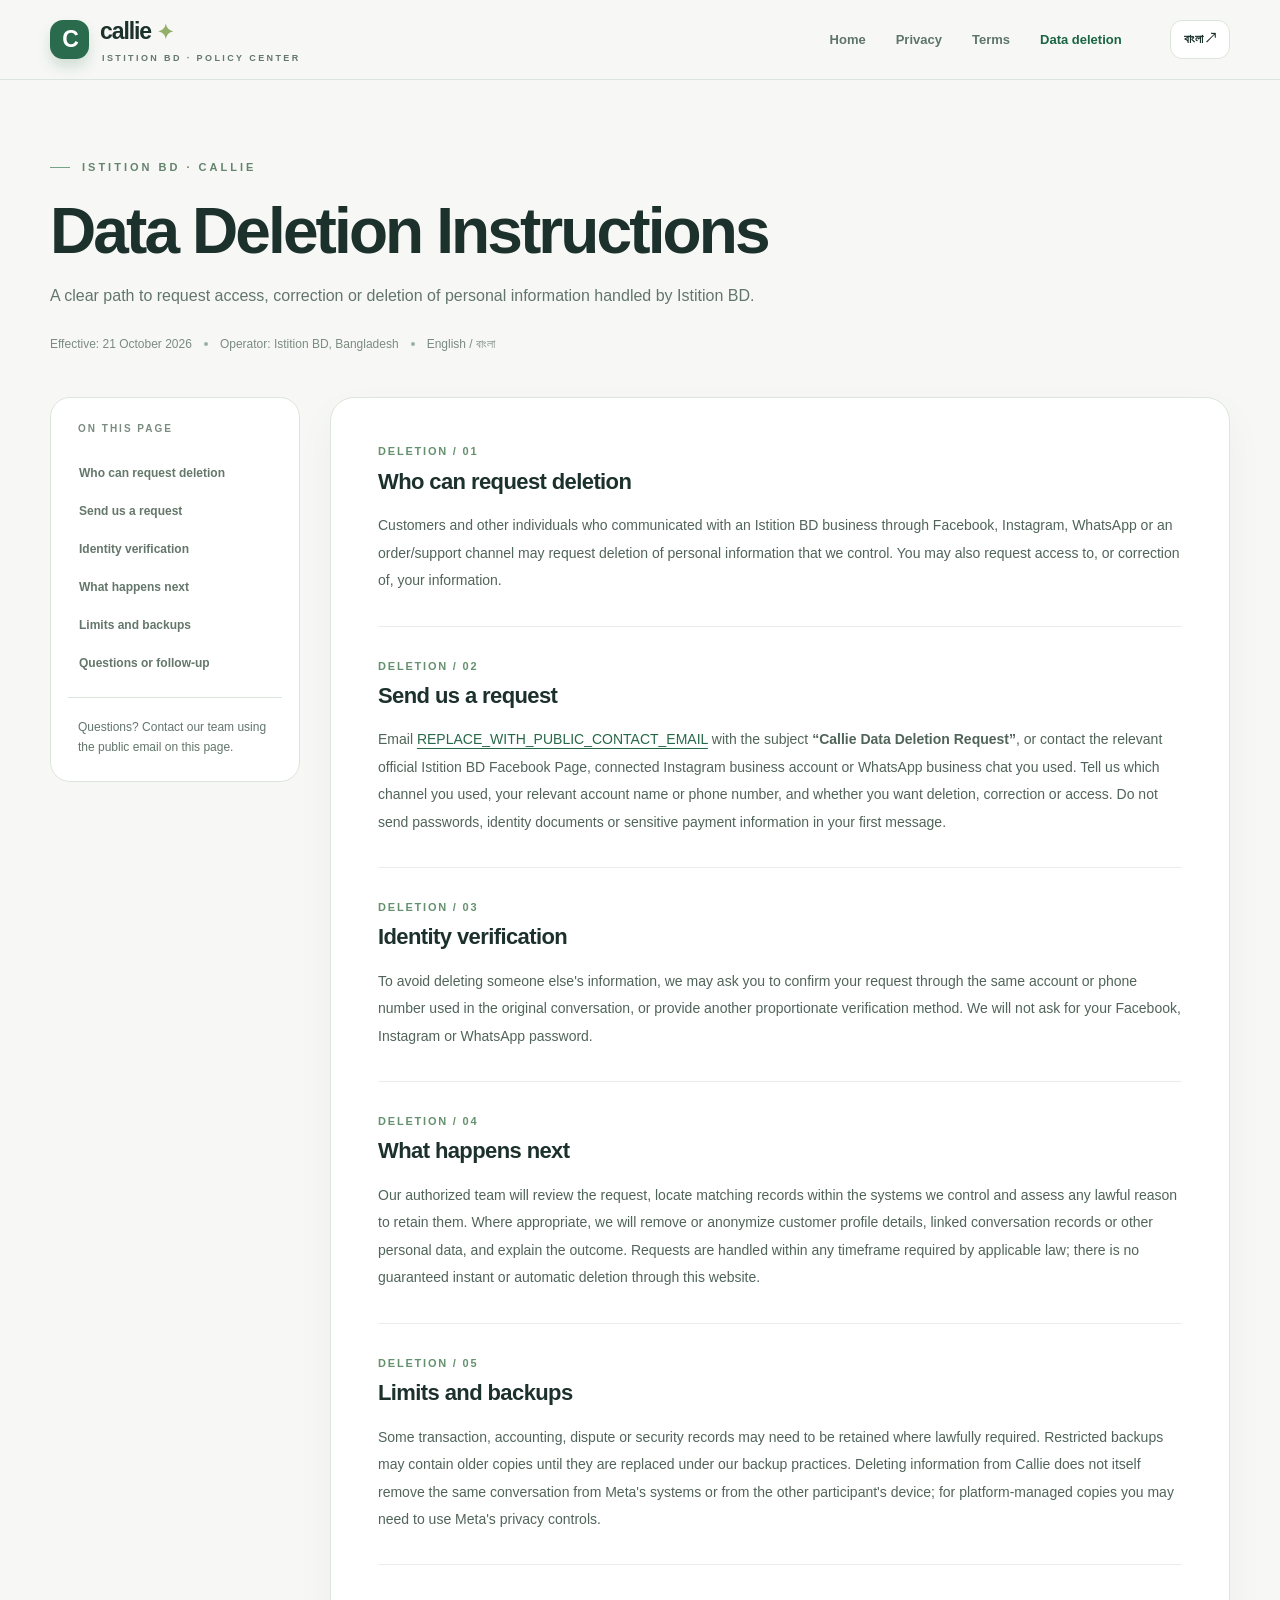
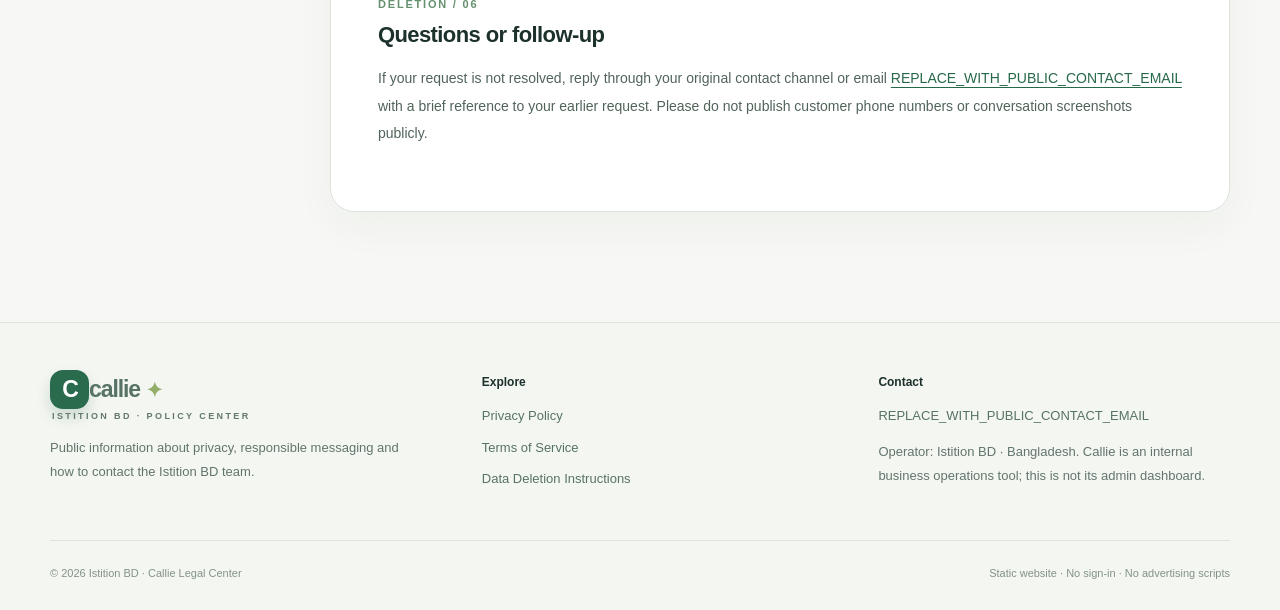
==== data-deletion/index.html @ 5e7e5abc "Publish Callie legal website" ====
<!DOCTYPE html>
<html lang="en">
<head>
<meta charset="utf-8"><meta name="viewport" content="width=device-width,initial-scale=1">
<title>Data Deletion Instructions | Callie · Istition BD</title>
<meta name="description" content="Request access, correction or deletion of information handled by Istition BD and Callie.">
<meta name="robots" content="index,follow"><meta name="color-scheme" content="light">
<link rel="icon" type="image/svg+xml" href="../assets/favicon.svg">
<link rel="stylesheet" href="../assets/styles.css">
<script defer src="../assets/site.js"></script>
</head>
<body>
<a class="skip" href="#main">Skip to main content</a>
<header class="nav-wrap"><div class="container"><nav class="nav" aria-label="Main navigation">
<a class="brand" href="../index.html" aria-label="Callie legal center home"><span class="brand-mark">C</span><span><span class="brand-text">callie <span class="brand-spark">✦</span></span><span class="brand-sub">ISTITION BD · POLICY CENTER</span></span></a>
<div class="nav-links" id="main-menu" data-mobile-links><a href="../index.html" class="" ><span data-lang-content="en" lang="en" class="">Home</span><span data-lang-content="bn" lang="bn" class="" hidden>হোম</span></a><a href="../privacy-policy/" class="" ><span data-lang-content="en" lang="en" class="">Privacy</span><span data-lang-content="bn" lang="bn" class="" hidden>গোপনীয়তা</span></a><a href="../terms-of-service/" class="" ><span data-lang-content="en" lang="en" class="">Terms</span><span data-lang-content="bn" lang="bn" class="" hidden>শর্তাবলি</span></a><a href="../data-deletion/" class="active" aria-current=page><span data-lang-content="en" lang="en" class="">Data deletion</span><span data-lang-content="bn" lang="bn" class="" hidden>ডেটা মুছে ফেলা</span></a></div>
<div class="nav-actions"><button class="lang-toggle" type="button" data-lang-switch aria-label="Read this site in Bangla">বাংলা ↗</button>
<button class="mobile-toggle" type="button" data-mobile-toggle aria-expanded="false" aria-controls="main-menu" aria-label="Toggle navigation"><svg viewBox="0 0 24 24" fill="none" stroke="currentColor" stroke-width="2" stroke-linecap="round"><path d="M4 7h16M4 12h16M4 17h16"/></svg></button></div>
</nav></div></header>
<main id="main"><section class="page-hero"><div class="container"><span class="eyebrow">ISTITION BD · CALLIE</span><div data-lang-content="en" lang="en" class=""><h1>Data Deletion Instructions</h1><p>A clear path to request access, correction or deletion of personal information handled by Istition BD.</p></div><div data-lang-content="bn" lang="bn" class="" hidden><h1>ডেটা মুছে ফেলার নির্দেশনা</h1><p>Istition BD-এর কাছে থাকা ব্যক্তিগত তথ্য দেখা, সংশোধন বা মুছে ফেলার অনুরোধ করার পদ্ধতি।</p></div><div class="meta-line"><span>Effective: 21 October 2026</span><span class="meta-dot"></span><span>Operator: Istition BD, Bangladesh</span><span class="meta-dot"></span><span>English / বাংলা</span></div></div></section>
<div class="container policy-layout"><aside class="toc"><div data-lang-content="en" lang="en" class=""><h2>On this page</h2><nav aria-label="Table of contents"><a href="#section-1">Who can request deletion</a><a href="#section-2">Send us a request</a><a href="#section-3">Identity verification</a><a href="#section-4">What happens next</a><a href="#section-5">Limits and backups</a><a href="#section-6">Questions or follow-up</a></nav></div><div data-lang-content="bn" lang="bn" class="" hidden><h2>এই পাতায়</h2><nav aria-label="সূচিপত্র"><a href="#section-1">কারা অনুরোধ করতে পারেন</a><a href="#section-2">আমাদের কাছে অনুরোধ পাঠান</a><a href="#section-3">পরিচয় যাচাই</a><a href="#section-4">এরপর কী হবে</a><a href="#section-5">সীমাবদ্ধতা ও ব্যাকআপ</a><a href="#section-6">প্রশ্ন ও পরবর্তী যোগাযোগ</a></nav></div><div class="toc-callout"><span data-lang-content="en" lang="en" class="">Questions? Contact our team using the public email on this page.</span><span data-lang-content="bn" lang="bn" class="" hidden>প্রশ্ন আছে? এই পাতায় দেওয়া প্রকাশ্য ইমেইলে আমাদের টিমের সঙ্গে যোগাযোগ করুন।</span></div></aside><article class="legal-content"><section class="legal-section" id="section-1"><div class="section-kicker">DELETION / 01</div><div data-lang-content="en" lang="en" class=""><h2>Who can request deletion</h2><p>Customers and other individuals who communicated with an Istition BD business through Facebook, Instagram, WhatsApp or an order/support channel may request deletion of personal information that we control. You may also request access to, or correction of, your information.</p></div><div data-lang-content="bn" lang="bn" class="" hidden><h2>কারা অনুরোধ করতে পারেন</h2><p>Facebook, Instagram, WhatsApp অথবা অর্ডার/সহায়তার মাধ্যমে Istition BD-এর সঙ্গে যোগাযোগ করেছেন এমন গ্রাহক বা ব্যক্তি আমাদের নিয়ন্ত্রণে থাকা ব্যক্তিগত তথ্য মুছে ফেলার অনুরোধ করতে পারেন। তথ্য দেখা বা সংশোধনের অনুরোধও করা যায়।</p></div></section><section class="legal-section" id="section-2"><div class="section-kicker">DELETION / 02</div><div data-lang-content="en" lang="en" class=""><h2>Send us a request</h2><p>Email <a href="mailto:REPLACE_WITH_PUBLIC_CONTACT_EMAIL?subject=Callie%20Data%20Deletion%20Request">REPLACE_WITH_PUBLIC_CONTACT_EMAIL</a> with the subject <strong>“Callie Data Deletion Request”</strong>, or contact the relevant official Istition BD Facebook Page, connected Instagram business account or WhatsApp business chat you used. Tell us which channel you used, your relevant account name or phone number, and whether you want deletion, correction or access. Do not send passwords, identity documents or sensitive payment information in your first message.</p></div><div data-lang-content="bn" lang="bn" class="" hidden><h2>আমাদের কাছে অনুরোধ পাঠান</h2><p><a href="mailto:REPLACE_WITH_PUBLIC_CONTACT_EMAIL?subject=Callie%20Data%20Deletion%20Request">REPLACE_WITH_PUBLIC_CONTACT_EMAIL</a>-এ <strong>“Callie Data Deletion Request”</strong> Subject দিয়ে ইমেইল করুন অথবা আগে ব্যবহার করা Istition BD-এর Official Facebook Page, সংযুক্ত Instagram Business Account বা WhatsApp Business Chat-এ যোগাযোগ করুন। কোন মাধ্যম ব্যবহার করেছেন, সংশ্লিষ্ট অ্যাকাউন্টের নাম বা ফোন নম্বর এবং তথ্য মুছতে, সংশোধন করতে নাকি দেখতে চান তা জানান। প্রথম মেসেজে পাসওয়ার্ড, পরিচয়পত্রের ছবি বা সংবেদনশীল পেমেন্ট তথ্য পাঠাবেন না।</p></div></section><section class="legal-section" id="section-3"><div class="section-kicker">DELETION / 03</div><div data-lang-content="en" lang="en" class=""><h2>Identity verification</h2><p>To avoid deleting someone else's information, we may ask you to confirm your request through the same account or phone number used in the original conversation, or provide another proportionate verification method. We will not ask for your Facebook, Instagram or WhatsApp password.</p></div><div data-lang-content="bn" lang="bn" class="" hidden><h2>পরিচয় যাচাই</h2><p>অন্য কারও তথ্য ভুল করে মুছে ফেলা এড়াতে মূল কথোপকথনে ব্যবহৃত একই অ্যাকাউন্ট বা নম্বর থেকে অনুরোধ নিশ্চিত করতে বলতে পারি অথবা যথাযথ বিকল্প যাচাই করতে পারি। Facebook, Instagram বা WhatsApp-এর পাসওয়ার্ড চাইব না।</p></div></section><section class="legal-section" id="section-4"><div class="section-kicker">DELETION / 04</div><div data-lang-content="en" lang="en" class=""><h2>What happens next</h2><p>Our authorized team will review the request, locate matching records within the systems we control and assess any lawful reason to retain them. Where appropriate, we will remove or anonymize customer profile details, linked conversation records or other personal data, and explain the outcome. Requests are handled within any timeframe required by applicable law; there is no guaranteed instant or automatic deletion through this website.</p></div><div data-lang-content="bn" lang="bn" class="" hidden><h2>এরপর কী হবে</h2><p>আমাদের অনুমোদিত টিম অনুরোধ পর্যালোচনা করবে, নিয়ন্ত্রণে থাকা সিস্টেমে মিলে যায় এমন রেকর্ড খুঁজবে এবং সংরক্ষণের আইনগত কারণ আছে কি না দেখবে। উপযুক্ত হলে গ্রাহকের প্রোফাইল, সংশ্লিষ্ট কথোপকথন বা অন্যান্য ব্যক্তিগত তথ্য মুছে বা পরিচয়বিহীন করা হবে এবং ফল জানানো হবে। প্রযোজ্য আইনের সময়সীমা মেনে অনুরোধ বিবেচিত হবে; এই ওয়েবসাইটে তাৎক্ষণিক বা স্বয়ংক্রিয়ভাবে তথ্য মুছে যাওয়ার ব্যবস্থা নেই।</p></div></section><section class="legal-section" id="section-5"><div class="section-kicker">DELETION / 05</div><div data-lang-content="en" lang="en" class=""><h2>Limits and backups</h2><p>Some transaction, accounting, dispute or security records may need to be retained where lawfully required. Restricted backups may contain older copies until they are replaced under our backup practices. Deleting information from Callie does not itself remove the same conversation from Meta's systems or from the other participant's device; for platform-managed copies you may need to use Meta's privacy controls.</p></div><div data-lang-content="bn" lang="bn" class="" hidden><h2>সীমাবদ্ধতা ও ব্যাকআপ</h2><p>আইনগত প্রয়োজনে কিছু লেনদেন, হিসাব, বিরোধ বা নিরাপত্তা রেকর্ড রাখা লাগতে পারে। সীমিত অ্যাক্সেসের Backup-এ পুরোনো কপি থাকতে পারে, যতক্ষণ না নিয়ম অনুযায়ী Backup প্রতিস্থাপিত হয়। Callie থেকে তথ্য সরালেই Meta-এর সিস্টেম বা অন্য অংশগ্রহণকারীর ডিভাইস থেকে একই কথোপকথন মুছে যাবে না; প্ল্যাটফর্মের কপির জন্য Meta-এর Privacy Controls ব্যবহার করতে হতে পারে।</p></div></section><section class="legal-section" id="section-6"><div class="section-kicker">DELETION / 06</div><div data-lang-content="en" lang="en" class=""><h2>Questions or follow-up</h2><p>If your request is not resolved, reply through your original contact channel or email <a href="mailto:REPLACE_WITH_PUBLIC_CONTACT_EMAIL">REPLACE_WITH_PUBLIC_CONTACT_EMAIL</a> with a brief reference to your earlier request. Please do not publish customer phone numbers or conversation screenshots publicly.</p></div><div data-lang-content="bn" lang="bn" class="" hidden><h2>প্রশ্ন ও পরবর্তী যোগাযোগ</h2><p>অনুরোধের সমাধান না হলে আগের যোগাযোগমাধ্যমে আবার লিখুন অথবা <a href="mailto:REPLACE_WITH_PUBLIC_CONTACT_EMAIL">REPLACE_WITH_PUBLIC_CONTACT_EMAIL</a>-এ আগের অনুরোধের সংক্ষিপ্ত উল্লেখসহ লিখুন। গ্রাহকের ফোন নম্বর বা কথোপকথনের Screenshot প্রকাশ্যে শেয়ার করবেন না।</p></div></section></article></div></main>
<footer class="footer"><div class="container"><div class="footer-grid">
    <div><a class="brand" href="../index.html"><span class="brand-mark">C</span><span><span class="brand-text">callie <span class="brand-spark">✦</span></span><span class="brand-sub">ISTITION BD · POLICY CENTER</span></span></a><p><span data-lang-content="en" lang="en" class="">Public information about privacy, responsible messaging and how to contact the Istition BD team.</span><span data-lang-content="bn" lang="bn" class="" hidden>গোপনীয়তা, দায়িত্বশীল যোগাযোগ এবং Istition BD টিমের সঙ্গে যোগাযোগের প্রকাশ্য তথ্য।</span></p></div>
    <div><h3><span data-lang-content="en" lang="en" class="">Explore</span><span data-lang-content="bn" lang="bn" class="" hidden>দেখুন</span></h3><a href="../privacy-policy/">Privacy Policy</a><a href="../terms-of-service/">Terms of Service</a><a href="../data-deletion/">Data Deletion Instructions</a></div>
    <div><h3><span data-lang-content="en" lang="en" class="">Contact</span><span data-lang-content="bn" lang="bn" class="" hidden>যোগাযোগ</span></h3><a href="mailto:REPLACE_WITH_PUBLIC_CONTACT_EMAIL">REPLACE_WITH_PUBLIC_CONTACT_EMAIL</a><p><span data-lang-content="en" lang="en" class="">Operator: Istition BD · Bangladesh. Callie is an internal business operations tool; this is not its admin dashboard.</span><span data-lang-content="bn" lang="bn" class="" hidden>পরিচালনাকারী: Istition BD · বাংলাদেশ। Callie একটি অভ্যন্তরীণ বিজনেস টুল; এটি তার অ্যাডমিন ড্যাশবোর্ড নয়।</span></p></div>
    </div><div class="footer-bottom"><span>© 2026 Istition BD · Callie Legal Center</span><span><span data-lang-content="en" lang="en" class="">Static website · No sign-in · No advertising scripts</span><span data-lang-content="bn" lang="bn" class="" hidden>স্ট্যাটিক ওয়েবসাইট · লগইন নেই · বিজ্ঞাপনের স্ক্রিপ্ট নেই</span></span></div></div></footer>
</body></html>
---- assets/styles.css ----
/* Callie Legal — static, no analytics, no external dependencies */
:root{--bg:#f7f8f5;--surface:#ffffff;--surface-2:#eef2ec;--ink:#1c302c;--muted:#62756c;--green:#276849;--green-2:#397655;--stroke:#dbe5dc;--focus:#286b4b;--shadow:0 22px 55px rgba(20,48,30,.075);--radius:20px}
*{box-sizing:border-box}
html{scroll-behavior:smooth;scroll-padding-top:108px}
body{margin:0;color:var(--ink);background:var(--bg);font-family:Inter,'Segoe UI',Arial,'Noto Sans Bengali','Nirmala UI',sans-serif;line-height:1.65;-webkit-font-smoothing:antialiased}
button,a{font:inherit} a{color:var(--green);text-underline-offset:4px}a:hover{color:#164c34}a:focus-visible,button:focus-visible{outline:3px solid var(--focus);outline-offset:4px;border-radius:5px}
.skip{position:absolute;z-index:30;transform:translateY(-160%);background:#fff;color:var(--ink);padding:12px 22px;left:20px;top:12px}.skip:focus{transform:none}
.nav-wrap{position:sticky;top:0;z-index:20;background:rgba(247,248,245,.94);backdrop-filter:blur(18px);border-bottom:1px solid var(--stroke)}
.container{width:min(1180px,calc(100% - 72px));margin:0 auto}
.nav{height:79px;display:flex;align-items:center;gap:18px;justify-content:space-between}
.brand{display:inline-flex;gap:11px;align-items:center;text-decoration:none;color:var(--ink)}
.brand-mark{display:inline-grid;place-items:center;width:39px;height:39px;background:#2a6b4e;border-radius:13px;color:#fff;font-size:23px;font-weight:800;line-height:1;letter-spacing:-2px;box-shadow:0 8px 14px rgba(23,90,59,.17)}
.brand-text{font-size:23px;font-weight:800;letter-spacing:-1.1px}.brand-spark{color:#92ae68;font-size:20px;margin-left:1px}
.brand-sub{font-weight:650;font-size:9px;letter-spacing:2.4px;color:#64786d;margin-left:2px;display:block;text-transform:uppercase}
.nav-links{display:flex;align-items:center;gap:30px;margin-left:auto}
.nav-links a{font-size:13px;font-weight:700;text-decoration:none;color:#5f756a;transition:color .18s}.nav-links a:hover,.nav-links a.active{color:#1a6444}
.nav-actions{display:flex;align-items:center;gap:10px;margin-left:30px}
.lang-toggle{background:#fff;border:1px solid var(--stroke);border-radius:12px;padding:9px 13px;font-size:12px;font-weight:750;color:var(--ink);cursor:pointer;white-space:nowrap}
.lang-toggle:hover{background:#eef6f0}.mobile-toggle{display:none;border:1px solid var(--stroke);border-radius:10px;width:42px;height:42px;background:#fff;align-items:center;justify-content:center;cursor:pointer}
.mobile-toggle svg{width:19px;height:19px}
.eyebrow{font-size:11px;letter-spacing:3px;color:#64836d;text-transform:uppercase;font-weight:850;display:inline-flex;align-items:center;gap:12px}
.eyebrow:before{content:'';width:20px;height:1px;background:#75a584}
.hero{position:relative;padding:102px 0 90px;overflow:hidden}
.hero:before{content:'';position:absolute;width:580px;height:580px;border-radius:50%;top:-315px;right:-120px;background:radial-gradient(circle,#c7ddc6 0%,rgba(199,221,198,0) 70%);pointer-events:none}
.hero-grid{position:relative;display:grid;grid-template-columns:1.15fr .85fr;gap:55px;align-items:center}
.hero h1{font-size:clamp(43px,5.5vw,79px);line-height:1.075;letter-spacing:-3.9px;max-width:760px;margin:22px 0 25px;font-weight:750}
.hero h1 .accent{font-family:Georgia,'Times New Roman',serif;font-weight:500;font-style:italic;color:#397455}
.hero .lead{font-size:17px;color:var(--muted);max-width:620px;margin:0 0 33px;line-height:1.9}
.cta-row{display:flex;flex-wrap:wrap;gap:12px;align-items:center}
.btn{border:1px solid var(--green);display:inline-flex;align-items:center;gap:12px;background:var(--green);color:#fff;border-radius:12px;padding:13px 20px;text-decoration:none;font-size:13px;font-weight:750;transition:transform .18s,box-shadow .18s}.btn:hover{color:#fff;transform:translateY(-1px);box-shadow:0 10px 24px rgba(22,100,61,.16)}
.btn.secondary{background:#fff;color:var(--ink);border-color:#d6e3d9}.btn.secondary:hover{color:var(--ink)}
.trust-card{position:relative;border:1px solid #dbe7dc;background:linear-gradient(145deg,#edf4e9,#fff);border-radius:27px;padding:38px 35px;box-shadow:var(--shadow);min-height:363px;overflow:hidden}
.trust-card:before{content:'✳';font-size:310px;line-height:1;color:rgba(58,115,78,.068);position:absolute;right:-38px;bottom:-116px}
.trust-ring{width:88px;height:88px;border:1px solid #c5d7c7;background:#fff;border-radius:24px;display:grid;place-items:center;font-size:42px;margin-bottom:31px;box-shadow:0 8px 20px rgba(60,87,64,.07)}
.trust-card h2{font-size:27px;line-height:1.25;letter-spacing:-.8px;margin:0 0 13px;position:relative}.trust-card p{color:var(--muted);max-width:360px;font-size:14px;margin:0;position:relative}
.section{padding:22px 0 94px}.section-header{display:flex;align-items:end;justify-content:space-between;gap:20px;margin-bottom:29px}
.section-header h2{font-size:clamp(27px,3.5vw,40px);letter-spacing:-1.65px;line-height:1.2;margin:12px 0 5px}.section-header p{margin:0;color:var(--muted);font-size:14px;max-width:460px}
.card-grid{display:grid;grid-template-columns:repeat(3,1fr);gap:17px}
.policy-card{border:1px solid var(--stroke);border-radius:21px;background:#fff;padding:28px 27px 25px;text-decoration:none;color:var(--ink);display:flex;min-height:315px;flex-direction:column;transition:transform .2s,box-shadow .2s,border-color .2s;position:relative;overflow:hidden}
.policy-card:hover{color:var(--ink);transform:translateY(-5px);box-shadow:var(--shadow);border-color:#b7cbb9}
.card-top{display:flex;justify-content:space-between;align-items:center;margin-bottom:31px}.card-number{color:#7da08a;font-size:11px;letter-spacing:1.6px;font-weight:850}.card-icon{border-radius:14px;background:#eaf2ea;width:46px;height:46px;display:grid;place-items:center;color:#286b48}.card-icon svg{width:23px;height:23px}
.policy-card h3{font-size:21px;letter-spacing:-.6px;margin:0 0 12px;line-height:1.25}.policy-card p{color:var(--muted);font-size:13px;line-height:1.8;margin:0 0 24px}.card-arrow{font-size:12px;font-weight:750;color:#2d704f;margin-top:auto;display:flex;align-items:center;gap:9px}
.note-strip{background:#e8f1e8;border:1px solid #d0e0d0;border-radius:17px;padding:23px 27px;display:flex;gap:20px;align-items:start;margin-top:20px}.note-strip .note-symbol{font-size:23px;line-height:1;color:#397c54}.note-strip strong{font-size:14px}.note-strip p{font-size:13px;color:#576c60;margin:4px 0 0;line-height:1.7}
.page-hero{padding:70px 0 43px}.page-hero h1{font-size:clamp(39px,5vw,64px);letter-spacing:-2.9px;line-height:1.1;margin:19px 0 15px}.page-hero p{font-size:16px;color:var(--muted);max-width:730px;margin:0;line-height:1.85}.meta-line{margin-top:24px;color:#7b8b80;font-size:12px;display:flex;flex-wrap:wrap;gap:12px;align-items:center}.meta-dot{width:4px;height:4px;border-radius:50%;background:#9bb29d}
.policy-layout{display:grid;grid-template-columns:250px minmax(0,1fr);gap:30px;align-items:start;padding-bottom:110px}
.toc{position:sticky;top:110px;background:#fff;border:1px solid var(--stroke);border-radius:20px;padding:23px 17px}
.toc h2{font-size:10px;color:#7a8c80;text-transform:uppercase;letter-spacing:2px;margin:0 0 16px;padding-left:10px}.toc a{display:block;font-size:12px;color:#64776a;text-decoration:none;font-weight:650;padding:10px 11px;border-radius:9px;line-height:1.5}.toc a:hover{background:#ecf3ee;color:#296c4b}.toc .toc-callout{border-top:1px solid var(--stroke);padding:19px 10px 0;margin-top:15px;font-size:12px;color:var(--muted);line-height:1.7}
.legal-content{background:#fff;border:1px solid var(--stroke);box-shadow:0 16px 42px rgba(18,47,29,.04);border-radius:24px;padding:14px 47px 32px;min-width:0}
.legal-section{padding:30px 0 31px;border-bottom:1px solid #e9eee8;scroll-margin-top:104px}.legal-section:last-child{border-bottom:0}
.section-kicker{font-size:11px;font-weight:850;color:#66916f;letter-spacing:1.8px;margin-bottom:6px}.legal-section h2{font-size:22px;line-height:1.35;letter-spacing:-.6px;margin:4px 0 16px}
.legal-section p,.legal-section li{font-size:14px;line-height:1.96;color:#51645a}
.legal-section p{margin:0 0 12px}.legal-section p:last-child{margin-bottom:0}.legal-section ul,.legal-section ol{margin:10px 0;padding-left:23px}.legal-section li+li{margin-top:8px}.legal-section a{word-break:break-word}
.contact-box{padding:22px 24px;background:#edf5ee;border:1px solid #d2e2d4;border-radius:13px;margin:17px 0;overflow-wrap:anywhere}.contact-box b{display:block;font-size:12px;margin-bottom:6px;color:#37644b}.contact-box a{font-size:16px;font-weight:750}
.footer{border-top:1px solid var(--stroke);padding:47px 0 28px;background:#f4f6f2}.footer-grid{display:grid;grid-template-columns:1.1fr 1fr 1fr;gap:45px;padding-bottom:39px}.footer h3{font-size:12px;margin:3px 0 13px}.footer a{display:block;text-decoration:none;color:#577364;font-size:13px;margin-bottom:10px;overflow-wrap:anywhere}.footer a:hover{color:#174d34}.footer p{font-size:13px;line-height:1.85;color:var(--muted);max-width:360px}.footer-bottom{border-top:1px solid var(--stroke);padding-top:23px;display:flex;justify-content:space-between;gap:15px;color:#839287;font-size:11px;flex-wrap:wrap}
[hidden]{display:none!important}
[lang='bn']{font-family:'Noto Sans Bengali','Nirmala UI','Hind Siliguri','Segoe UI',sans-serif}
[lang='bn'] h1,[lang='bn'] h2,[lang='bn'] h3{letter-spacing:-.5px}
@media(max-width:1050px){.container{width:min(100% - 48px,1050px)}.hero-grid{gap:20px}.trust-card{padding:29px}.footer-grid{gap:20px}}
@media(max-width:800px){.nav{height:69px}.nav-links{display:none;position:absolute;top:69px;left:0;right:0;background:#fff;border-bottom:1px solid var(--stroke);padding:18px 25px 24px;flex-direction:column;align-items:flex-start;gap:17px}.nav-links.open{display:flex}.nav-actions{margin-left:auto}.mobile-toggle{display:inline-flex}.hero{padding:64px 0 54px}.hero-grid{grid-template-columns:1fr}.hero h1{font-size:clamp(40px,7.5vw,60px);letter-spacing:-2.5px}.trust-card{min-height:260px}.section{padding-bottom:65px}.card-grid{grid-template-columns:1fr}.policy-card{min-height:225px}.card-top{margin-bottom:20px}.policy-layout{grid-template-columns:1fr}.toc{position:static}.toc nav{display:grid;grid-template-columns:repeat(2,1fr);gap:1px}.legal-content{padding:10px 28px 20px}.footer-grid{grid-template-columns:1fr 1fr}.footer-grid > div:first-child{grid-column:1/-1}}
@media(max-width:480px){.container{width:calc(100% - 32px)}.brand-text{font-size:20px}.brand-sub{font-size:8px;letter-spacing:1.6px}.brand-mark{width:36px;height:36px}.lang-toggle{padding:8px 10px}.hero{padding:54px 0 45px}.hero h1{font-size:42px}.hero .lead{font-size:15px}.trust-card{min-height:252px;padding:28px}.section-header{display:block}.page-hero{padding:45px 0 30px}.page-hero h1{font-size:42px}.toc nav{grid-template-columns:1fr}.legal-content{padding:3px 19px 17px}.legal-section{padding:25px 0}.legal-section h2{font-size:20px}.footer-grid{grid-template-columns:1fr}.footer-grid > div:first-child{grid-column:auto}.note-strip{padding:19px}}
@media(prefers-reduced-motion:reduce){html{scroll-behavior:auto}*,*:before,*:after{transition-duration:.01ms!important;animation-duration:.01ms!important}}
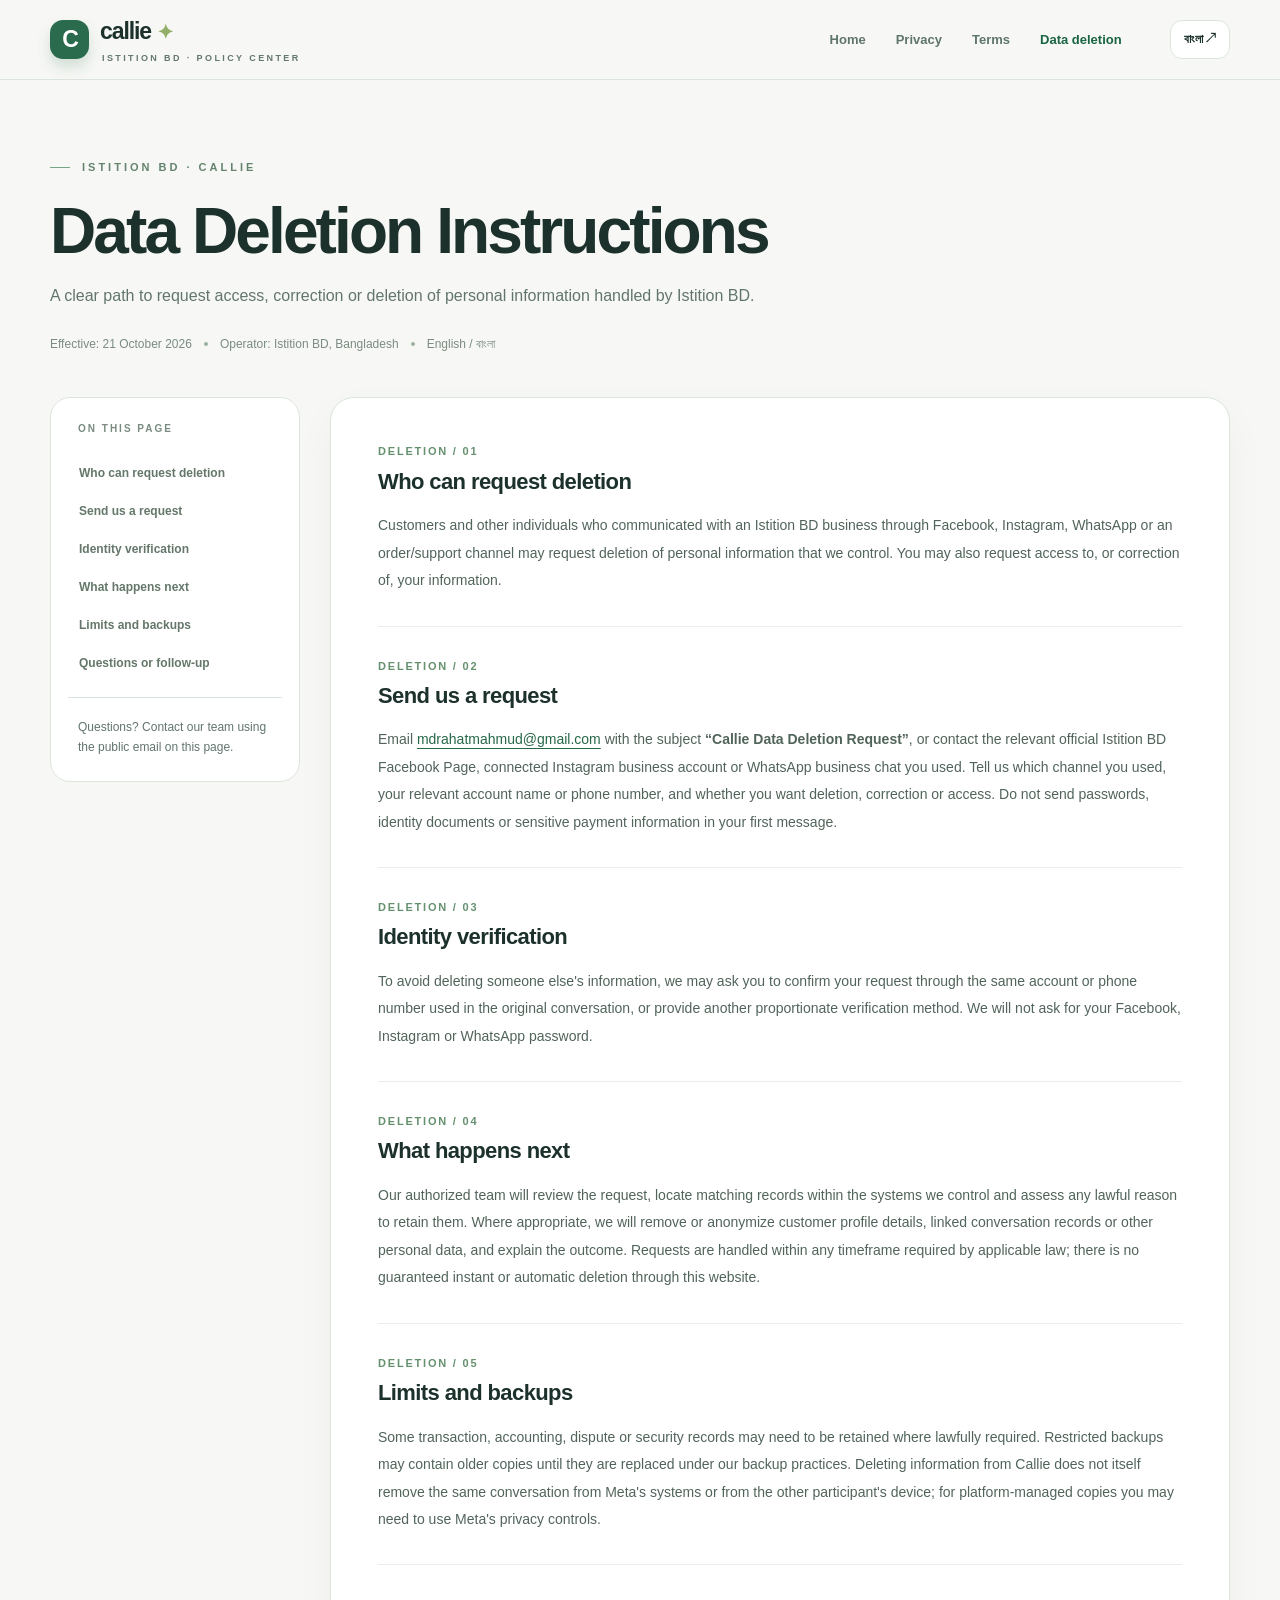
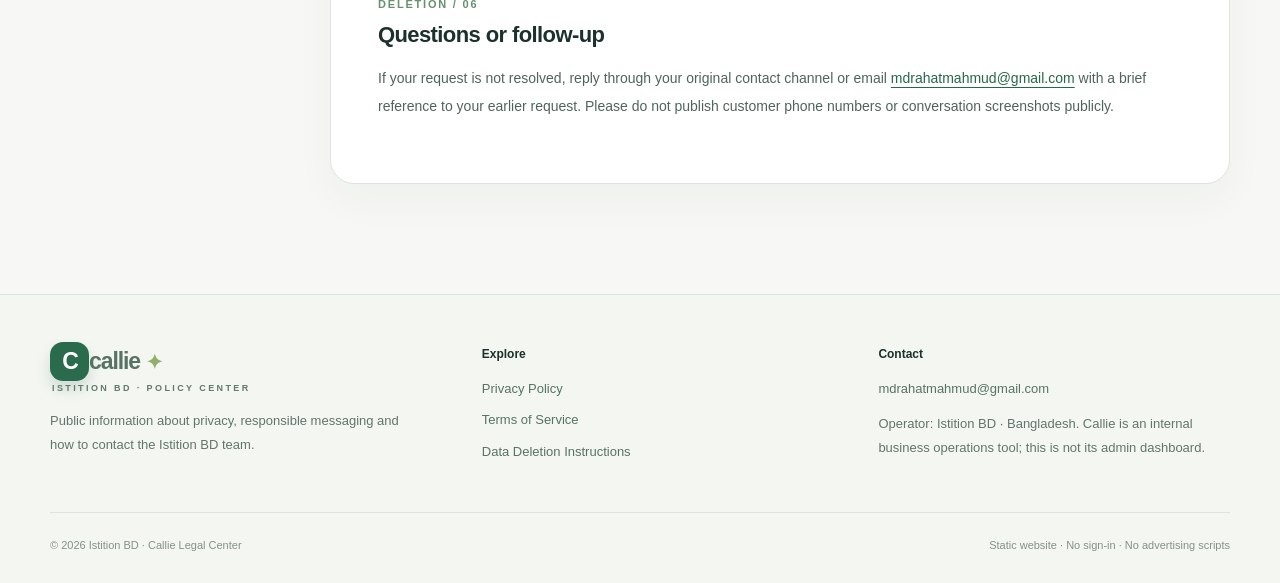
==== commit 957ef2b1: "Set public Callie contact email in data-deletion/index.html" ====
--- a/data-deletion/index.html
+++ b/data-deletion/index.html
@@ -18,10 +18,10 @@
 <button class="mobile-toggle" type="button" data-mobile-toggle aria-expanded="false" aria-controls="main-menu" aria-label="Toggle navigation"><svg viewBox="0 0 24 24" fill="none" stroke="currentColor" stroke-width="2" stroke-linecap="round"><path d="M4 7h16M4 12h16M4 17h16"/></svg></button></div>
 </nav></div></header>
 <main id="main"><section class="page-hero"><div class="container"><span class="eyebrow">ISTITION BD · CALLIE</span><div data-lang-content="en" lang="en" class=""><h1>Data Deletion Instructions</h1><p>A clear path to request access, correction or deletion of personal information handled by Istition BD.</p></div><div data-lang-content="bn" lang="bn" class="" hidden><h1>ডেটা মুছে ফেলার নির্দেশনা</h1><p>Istition BD-এর কাছে থাকা ব্যক্তিগত তথ্য দেখা, সংশোধন বা মুছে ফেলার অনুরোধ করার পদ্ধতি।</p></div><div class="meta-line"><span>Effective: 21 October 2026</span><span class="meta-dot"></span><span>Operator: Istition BD, Bangladesh</span><span class="meta-dot"></span><span>English / বাংলা</span></div></div></section>
-<div class="container policy-layout"><aside class="toc"><div data-lang-content="en" lang="en" class=""><h2>On this page</h2><nav aria-label="Table of contents"><a href="#section-1">Who can request deletion</a><a href="#section-2">Send us a request</a><a href="#section-3">Identity verification</a><a href="#section-4">What happens next</a><a href="#section-5">Limits and backups</a><a href="#section-6">Questions or follow-up</a></nav></div><div data-lang-content="bn" lang="bn" class="" hidden><h2>এই পাতায়</h2><nav aria-label="সূচিপত্র"><a href="#section-1">কারা অনুরোধ করতে পারেন</a><a href="#section-2">আমাদের কাছে অনুরোধ পাঠান</a><a href="#section-3">পরিচয় যাচাই</a><a href="#section-4">এরপর কী হবে</a><a href="#section-5">সীমাবদ্ধতা ও ব্যাকআপ</a><a href="#section-6">প্রশ্ন ও পরবর্তী যোগাযোগ</a></nav></div><div class="toc-callout"><span data-lang-content="en" lang="en" class="">Questions? Contact our team using the public email on this page.</span><span data-lang-content="bn" lang="bn" class="" hidden>প্রশ্ন আছে? এই পাতায় দেওয়া প্রকাশ্য ইমেইলে আমাদের টিমের সঙ্গে যোগাযোগ করুন।</span></div></aside><article class="legal-content"><section class="legal-section" id="section-1"><div class="section-kicker">DELETION / 01</div><div data-lang-content="en" lang="en" class=""><h2>Who can request deletion</h2><p>Customers and other individuals who communicated with an Istition BD business through Facebook, Instagram, WhatsApp or an order/support channel may request deletion of personal information that we control. You may also request access to, or correction of, your information.</p></div><div data-lang-content="bn" lang="bn" class="" hidden><h2>কারা অনুরোধ করতে পারেন</h2><p>Facebook, Instagram, WhatsApp অথবা অর্ডার/সহায়তার মাধ্যমে Istition BD-এর সঙ্গে যোগাযোগ করেছেন এমন গ্রাহক বা ব্যক্তি আমাদের নিয়ন্ত্রণে থাকা ব্যক্তিগত তথ্য মুছে ফেলার অনুরোধ করতে পারেন। তথ্য দেখা বা সংশোধনের অনুরোধও করা যায়।</p></div></section><section class="legal-section" id="section-2"><div class="section-kicker">DELETION / 02</div><div data-lang-content="en" lang="en" class=""><h2>Send us a request</h2><p>Email <a href="mailto:REPLACE_WITH_PUBLIC_CONTACT_EMAIL?subject=Callie%20Data%20Deletion%20Request">REPLACE_WITH_PUBLIC_CONTACT_EMAIL</a> with the subject <strong>“Callie Data Deletion Request”</strong>, or contact the relevant official Istition BD Facebook Page, connected Instagram business account or WhatsApp business chat you used. Tell us which channel you used, your relevant account name or phone number, and whether you want deletion, correction or access. Do not send passwords, identity documents or sensitive payment information in your first message.</p></div><div data-lang-content="bn" lang="bn" class="" hidden><h2>আমাদের কাছে অনুরোধ পাঠান</h2><p><a href="mailto:REPLACE_WITH_PUBLIC_CONTACT_EMAIL?subject=Callie%20Data%20Deletion%20Request">REPLACE_WITH_PUBLIC_CONTACT_EMAIL</a>-এ <strong>“Callie Data Deletion Request”</strong> Subject দিয়ে ইমেইল করুন অথবা আগে ব্যবহার করা Istition BD-এর Official Facebook Page, সংযুক্ত Instagram Business Account বা WhatsApp Business Chat-এ যোগাযোগ করুন। কোন মাধ্যম ব্যবহার করেছেন, সংশ্লিষ্ট অ্যাকাউন্টের নাম বা ফোন নম্বর এবং তথ্য মুছতে, সংশোধন করতে নাকি দেখতে চান তা জানান। প্রথম মেসেজে পাসওয়ার্ড, পরিচয়পত্রের ছবি বা সংবেদনশীল পেমেন্ট তথ্য পাঠাবেন না।</p></div></section><section class="legal-section" id="section-3"><div class="section-kicker">DELETION / 03</div><div data-lang-content="en" lang="en" class=""><h2>Identity verification</h2><p>To avoid deleting someone else's information, we may ask you to confirm your request through the same account or phone number used in the original conversation, or provide another proportionate verification method. We will not ask for your Facebook, Instagram or WhatsApp password.</p></div><div data-lang-content="bn" lang="bn" class="" hidden><h2>পরিচয় যাচাই</h2><p>অন্য কারও তথ্য ভুল করে মুছে ফেলা এড়াতে মূল কথোপকথনে ব্যবহৃত একই অ্যাকাউন্ট বা নম্বর থেকে অনুরোধ নিশ্চিত করতে বলতে পারি অথবা যথাযথ বিকল্প যাচাই করতে পারি। Facebook, Instagram বা WhatsApp-এর পাসওয়ার্ড চাইব না।</p></div></section><section class="legal-section" id="section-4"><div class="section-kicker">DELETION / 04</div><div data-lang-content="en" lang="en" class=""><h2>What happens next</h2><p>Our authorized team will review the request, locate matching records within the systems we control and assess any lawful reason to retain them. Where appropriate, we will remove or anonymize customer profile details, linked conversation records or other personal data, and explain the outcome. Requests are handled within any timeframe required by applicable law; there is no guaranteed instant or automatic deletion through this website.</p></div><div data-lang-content="bn" lang="bn" class="" hidden><h2>এরপর কী হবে</h2><p>আমাদের অনুমোদিত টিম অনুরোধ পর্যালোচনা করবে, নিয়ন্ত্রণে থাকা সিস্টেমে মিলে যায় এমন রেকর্ড খুঁজবে এবং সংরক্ষণের আইনগত কারণ আছে কি না দেখবে। উপযুক্ত হলে গ্রাহকের প্রোফাইল, সংশ্লিষ্ট কথোপকথন বা অন্যান্য ব্যক্তিগত তথ্য মুছে বা পরিচয়বিহীন করা হবে এবং ফল জানানো হবে। প্রযোজ্য আইনের সময়সীমা মেনে অনুরোধ বিবেচিত হবে; এই ওয়েবসাইটে তাৎক্ষণিক বা স্বয়ংক্রিয়ভাবে তথ্য মুছে যাওয়ার ব্যবস্থা নেই।</p></div></section><section class="legal-section" id="section-5"><div class="section-kicker">DELETION / 05</div><div data-lang-content="en" lang="en" class=""><h2>Limits and backups</h2><p>Some transaction, accounting, dispute or security records may need to be retained where lawfully required. Restricted backups may contain older copies until they are replaced under our backup practices. Deleting information from Callie does not itself remove the same conversation from Meta's systems or from the other participant's device; for platform-managed copies you may need to use Meta's privacy controls.</p></div><div data-lang-content="bn" lang="bn" class="" hidden><h2>সীমাবদ্ধতা ও ব্যাকআপ</h2><p>আইনগত প্রয়োজনে কিছু লেনদেন, হিসাব, বিরোধ বা নিরাপত্তা রেকর্ড রাখা লাগতে পারে। সীমিত অ্যাক্সেসের Backup-এ পুরোনো কপি থাকতে পারে, যতক্ষণ না নিয়ম অনুযায়ী Backup প্রতিস্থাপিত হয়। Callie থেকে তথ্য সরালেই Meta-এর সিস্টেম বা অন্য অংশগ্রহণকারীর ডিভাইস থেকে একই কথোপকথন মুছে যাবে না; প্ল্যাটফর্মের কপির জন্য Meta-এর Privacy Controls ব্যবহার করতে হতে পারে।</p></div></section><section class="legal-section" id="section-6"><div class="section-kicker">DELETION / 06</div><div data-lang-content="en" lang="en" class=""><h2>Questions or follow-up</h2><p>If your request is not resolved, reply through your original contact channel or email <a href="mailto:REPLACE_WITH_PUBLIC_CONTACT_EMAIL">REPLACE_WITH_PUBLIC_CONTACT_EMAIL</a> with a brief reference to your earlier request. Please do not publish customer phone numbers or conversation screenshots publicly.</p></div><div data-lang-content="bn" lang="bn" class="" hidden><h2>প্রশ্ন ও পরবর্তী যোগাযোগ</h2><p>অনুরোধের সমাধান না হলে আগের যোগাযোগমাধ্যমে আবার লিখুন অথবা <a href="mailto:REPLACE_WITH_PUBLIC_CONTACT_EMAIL">REPLACE_WITH_PUBLIC_CONTACT_EMAIL</a>-এ আগের অনুরোধের সংক্ষিপ্ত উল্লেখসহ লিখুন। গ্রাহকের ফোন নম্বর বা কথোপকথনের Screenshot প্রকাশ্যে শেয়ার করবেন না।</p></div></section></article></div></main>
+<div class="container policy-layout"><aside class="toc"><div data-lang-content="en" lang="en" class=""><h2>On this page</h2><nav aria-label="Table of contents"><a href="#section-1">Who can request deletion</a><a href="#section-2">Send us a request</a><a href="#section-3">Identity verification</a><a href="#section-4">What happens next</a><a href="#section-5">Limits and backups</a><a href="#section-6">Questions or follow-up</a></nav></div><div data-lang-content="bn" lang="bn" class="" hidden><h2>এই পাতায়</h2><nav aria-label="সূচিপত্র"><a href="#section-1">কারা অনুরোধ করতে পারেন</a><a href="#section-2">আমাদের কাছে অনুরোধ পাঠান</a><a href="#section-3">পরিচয় যাচাই</a><a href="#section-4">এরপর কী হবে</a><a href="#section-5">সীমাবদ্ধতা ও ব্যাকআপ</a><a href="#section-6">প্রশ্ন ও পরবর্তী যোগাযোগ</a></nav></div><div class="toc-callout"><span data-lang-content="en" lang="en" class="">Questions? Contact our team using the public email on this page.</span><span data-lang-content="bn" lang="bn" class="" hidden>প্রশ্ন আছে? এই পাতায় দেওয়া প্রকাশ্য ইমেইলে আমাদের টিমের সঙ্গে যোগাযোগ করুন।</span></div></aside><article class="legal-content"><section class="legal-section" id="section-1"><div class="section-kicker">DELETION / 01</div><div data-lang-content="en" lang="en" class=""><h2>Who can request deletion</h2><p>Customers and other individuals who communicated with an Istition BD business through Facebook, Instagram, WhatsApp or an order/support channel may request deletion of personal information that we control. You may also request access to, or correction of, your information.</p></div><div data-lang-content="bn" lang="bn" class="" hidden><h2>কারা অনুরোধ করতে পারেন</h2><p>Facebook, Instagram, WhatsApp অথবা অর্ডার/সহায়তার মাধ্যমে Istition BD-এর সঙ্গে যোগাযোগ করেছেন এমন গ্রাহক বা ব্যক্তি আমাদের নিয়ন্ত্রণে থাকা ব্যক্তিগত তথ্য মুছে ফেলার অনুরোধ করতে পারেন। তথ্য দেখা বা সংশোধনের অনুরোধও করা যায়।</p></div></section><section class="legal-section" id="section-2"><div class="section-kicker">DELETION / 02</div><div data-lang-content="en" lang="en" class=""><h2>Send us a request</h2><p>Email <a href="mailto:mdrahatmahmud@gmail.com?subject=Callie%20Data%20Deletion%20Request">mdrahatmahmud@gmail.com</a> with the subject <strong>“Callie Data Deletion Request”</strong>, or contact the relevant official Istition BD Facebook Page, connected Instagram business account or WhatsApp business chat you used. Tell us which channel you used, your relevant account name or phone number, and whether you want deletion, correction or access. Do not send passwords, identity documents or sensitive payment information in your first message.</p></div><div data-lang-content="bn" lang="bn" class="" hidden><h2>আমাদের কাছে অনুরোধ পাঠান</h2><p><a href="mailto:mdrahatmahmud@gmail.com?subject=Callie%20Data%20Deletion%20Request">mdrahatmahmud@gmail.com</a>-এ <strong>“Callie Data Deletion Request”</strong> Subject দিয়ে ইমেইল করুন অথবা আগে ব্যবহার করা Istition BD-এর Official Facebook Page, সংযুক্ত Instagram Business Account বা WhatsApp Business Chat-এ যোগাযোগ করুন। কোন মাধ্যম ব্যবহার করেছেন, সংশ্লিষ্ট অ্যাকাউন্টের নাম বা ফোন নম্বর এবং তথ্য মুছতে, সংশোধন করতে নাকি দেখতে চান তা জানান। প্রথম মেসেজে পাসওয়ার্ড, পরিচয়পত্রের ছবি বা সংবেদনশীল পেমেন্ট তথ্য পাঠাবেন না।</p></div></section><section class="legal-section" id="section-3"><div class="section-kicker">DELETION / 03</div><div data-lang-content="en" lang="en" class=""><h2>Identity verification</h2><p>To avoid deleting someone else's information, we may ask you to confirm your request through the same account or phone number used in the original conversation, or provide another proportionate verification method. We will not ask for your Facebook, Instagram or WhatsApp password.</p></div><div data-lang-content="bn" lang="bn" class="" hidden><h2>পরিচয় যাচাই</h2><p>অন্য কারও তথ্য ভুল করে মুছে ফেলা এড়াতে মূল কথোপকথনে ব্যবহৃত একই অ্যাকাউন্ট বা নম্বর থেকে অনুরোধ নিশ্চিত করতে বলতে পারি অথবা যথাযথ বিকল্প যাচাই করতে পারি। Facebook, Instagram বা WhatsApp-এর পাসওয়ার্ড চাইব না।</p></div></section><section class="legal-section" id="section-4"><div class="section-kicker">DELETION / 04</div><div data-lang-content="en" lang="en" class=""><h2>What happens next</h2><p>Our authorized team will review the request, locate matching records within the systems we control and assess any lawful reason to retain them. Where appropriate, we will remove or anonymize customer profile details, linked conversation records or other personal data, and explain the outcome. Requests are handled within any timeframe required by applicable law; there is no guaranteed instant or automatic deletion through this website.</p></div><div data-lang-content="bn" lang="bn" class="" hidden><h2>এরপর কী হবে</h2><p>আমাদের অনুমোদিত টিম অনুরোধ পর্যালোচনা করবে, নিয়ন্ত্রণে থাকা সিস্টেমে মিলে যায় এমন রেকর্ড খুঁজবে এবং সংরক্ষণের আইনগত কারণ আছে কি না দেখবে। উপযুক্ত হলে গ্রাহকের প্রোফাইল, সংশ্লিষ্ট কথোপকথন বা অন্যান্য ব্যক্তিগত তথ্য মুছে বা পরিচয়বিহীন করা হবে এবং ফল জানানো হবে। প্রযোজ্য আইনের সময়সীমা মেনে অনুরোধ বিবেচিত হবে; এই ওয়েবসাইটে তাৎক্ষণিক বা স্বয়ংক্রিয়ভাবে তথ্য মুছে যাওয়ার ব্যবস্থা নেই।</p></div></section><section class="legal-section" id="section-5"><div class="section-kicker">DELETION / 05</div><div data-lang-content="en" lang="en" class=""><h2>Limits and backups</h2><p>Some transaction, accounting, dispute or security records may need to be retained where lawfully required. Restricted backups may contain older copies until they are replaced under our backup practices. Deleting information from Callie does not itself remove the same conversation from Meta's systems or from the other participant's device; for platform-managed copies you may need to use Meta's privacy controls.</p></div><div data-lang-content="bn" lang="bn" class="" hidden><h2>সীমাবদ্ধতা ও ব্যাকআপ</h2><p>আইনগত প্রয়োজনে কিছু লেনদেন, হিসাব, বিরোধ বা নিরাপত্তা রেকর্ড রাখা লাগতে পারে। সীমিত অ্যাক্সেসের Backup-এ পুরোনো কপি থাকতে পারে, যতক্ষণ না নিয়ম অনুযায়ী Backup প্রতিস্থাপিত হয়। Callie থেকে তথ্য সরালেই Meta-এর সিস্টেম বা অন্য অংশগ্রহণকারীর ডিভাইস থেকে একই কথোপকথন মুছে যাবে না; প্ল্যাটফর্মের কপির জন্য Meta-এর Privacy Controls ব্যবহার করতে হতে পারে।</p></div></section><section class="legal-section" id="section-6"><div class="section-kicker">DELETION / 06</div><div data-lang-content="en" lang="en" class=""><h2>Questions or follow-up</h2><p>If your request is not resolved, reply through your original contact channel or email <a href="mailto:mdrahatmahmud@gmail.com">mdrahatmahmud@gmail.com</a> with a brief reference to your earlier request. Please do not publish customer phone numbers or conversation screenshots publicly.</p></div><div data-lang-content="bn" lang="bn" class="" hidden><h2>প্রশ্ন ও পরবর্তী যোগাযোগ</h2><p>অনুরোধের সমাধান না হলে আগের যোগাযোগমাধ্যমে আবার লিখুন অথবা <a href="mailto:mdrahatmahmud@gmail.com">mdrahatmahmud@gmail.com</a>-এ আগের অনুরোধের সংক্ষিপ্ত উল্লেখসহ লিখুন। গ্রাহকের ফোন নম্বর বা কথোপকথনের Screenshot প্রকাশ্যে শেয়ার করবেন না।</p></div></section></article></div></main>
 <footer class="footer"><div class="container"><div class="footer-grid">
     <div><a class="brand" href="../index.html"><span class="brand-mark">C</span><span><span class="brand-text">callie <span class="brand-spark">✦</span></span><span class="brand-sub">ISTITION BD · POLICY CENTER</span></span></a><p><span data-lang-content="en" lang="en" class="">Public information about privacy, responsible messaging and how to contact the Istition BD team.</span><span data-lang-content="bn" lang="bn" class="" hidden>গোপনীয়তা, দায়িত্বশীল যোগাযোগ এবং Istition BD টিমের সঙ্গে যোগাযোগের প্রকাশ্য তথ্য।</span></p></div>
     <div><h3><span data-lang-content="en" lang="en" class="">Explore</span><span data-lang-content="bn" lang="bn" class="" hidden>দেখুন</span></h3><a href="../privacy-policy/">Privacy Policy</a><a href="../terms-of-service/">Terms of Service</a><a href="../data-deletion/">Data Deletion Instructions</a></div>
-    <div><h3><span data-lang-content="en" lang="en" class="">Contact</span><span data-lang-content="bn" lang="bn" class="" hidden>যোগাযোগ</span></h3><a href="mailto:REPLACE_WITH_PUBLIC_CONTACT_EMAIL">REPLACE_WITH_PUBLIC_CONTACT_EMAIL</a><p><span data-lang-content="en" lang="en" class="">Operator: Istition BD · Bangladesh. Callie is an internal business operations tool; this is not its admin dashboard.</span><span data-lang-content="bn" lang="bn" class="" hidden>পরিচালনাকারী: Istition BD · বাংলাদেশ। Callie একটি অভ্যন্তরীণ বিজনেস টুল; এটি তার অ্যাডমিন ড্যাশবোর্ড নয়।</span></p></div>
+    <div><h3><span data-lang-content="en" lang="en" class="">Contact</span><span data-lang-content="bn" lang="bn" class="" hidden>যোগাযোগ</span></h3><a href="mailto:mdrahatmahmud@gmail.com">mdrahatmahmud@gmail.com</a><p><span data-lang-content="en" lang="en" class="">Operator: Istition BD · Bangladesh. Callie is an internal business operations tool; this is not its admin dashboard.</span><span data-lang-content="bn" lang="bn" class="" hidden>পরিচালনাকারী: Istition BD · বাংলাদেশ। Callie একটি অভ্যন্তরীণ বিজনেস টুল; এটি তার অ্যাডমিন ড্যাশবোর্ড নয়।</span></p></div>
     </div><div class="footer-bottom"><span>© 2026 Istition BD · Callie Legal Center</span><span><span data-lang-content="en" lang="en" class="">Static website · No sign-in · No advertising scripts</span><span data-lang-content="bn" lang="bn" class="" hidden>স্ট্যাটিক ওয়েবসাইট · লগইন নেই · বিজ্ঞাপনের স্ক্রিপ্ট নেই</span></span></div></div></footer>
 </body></html>
